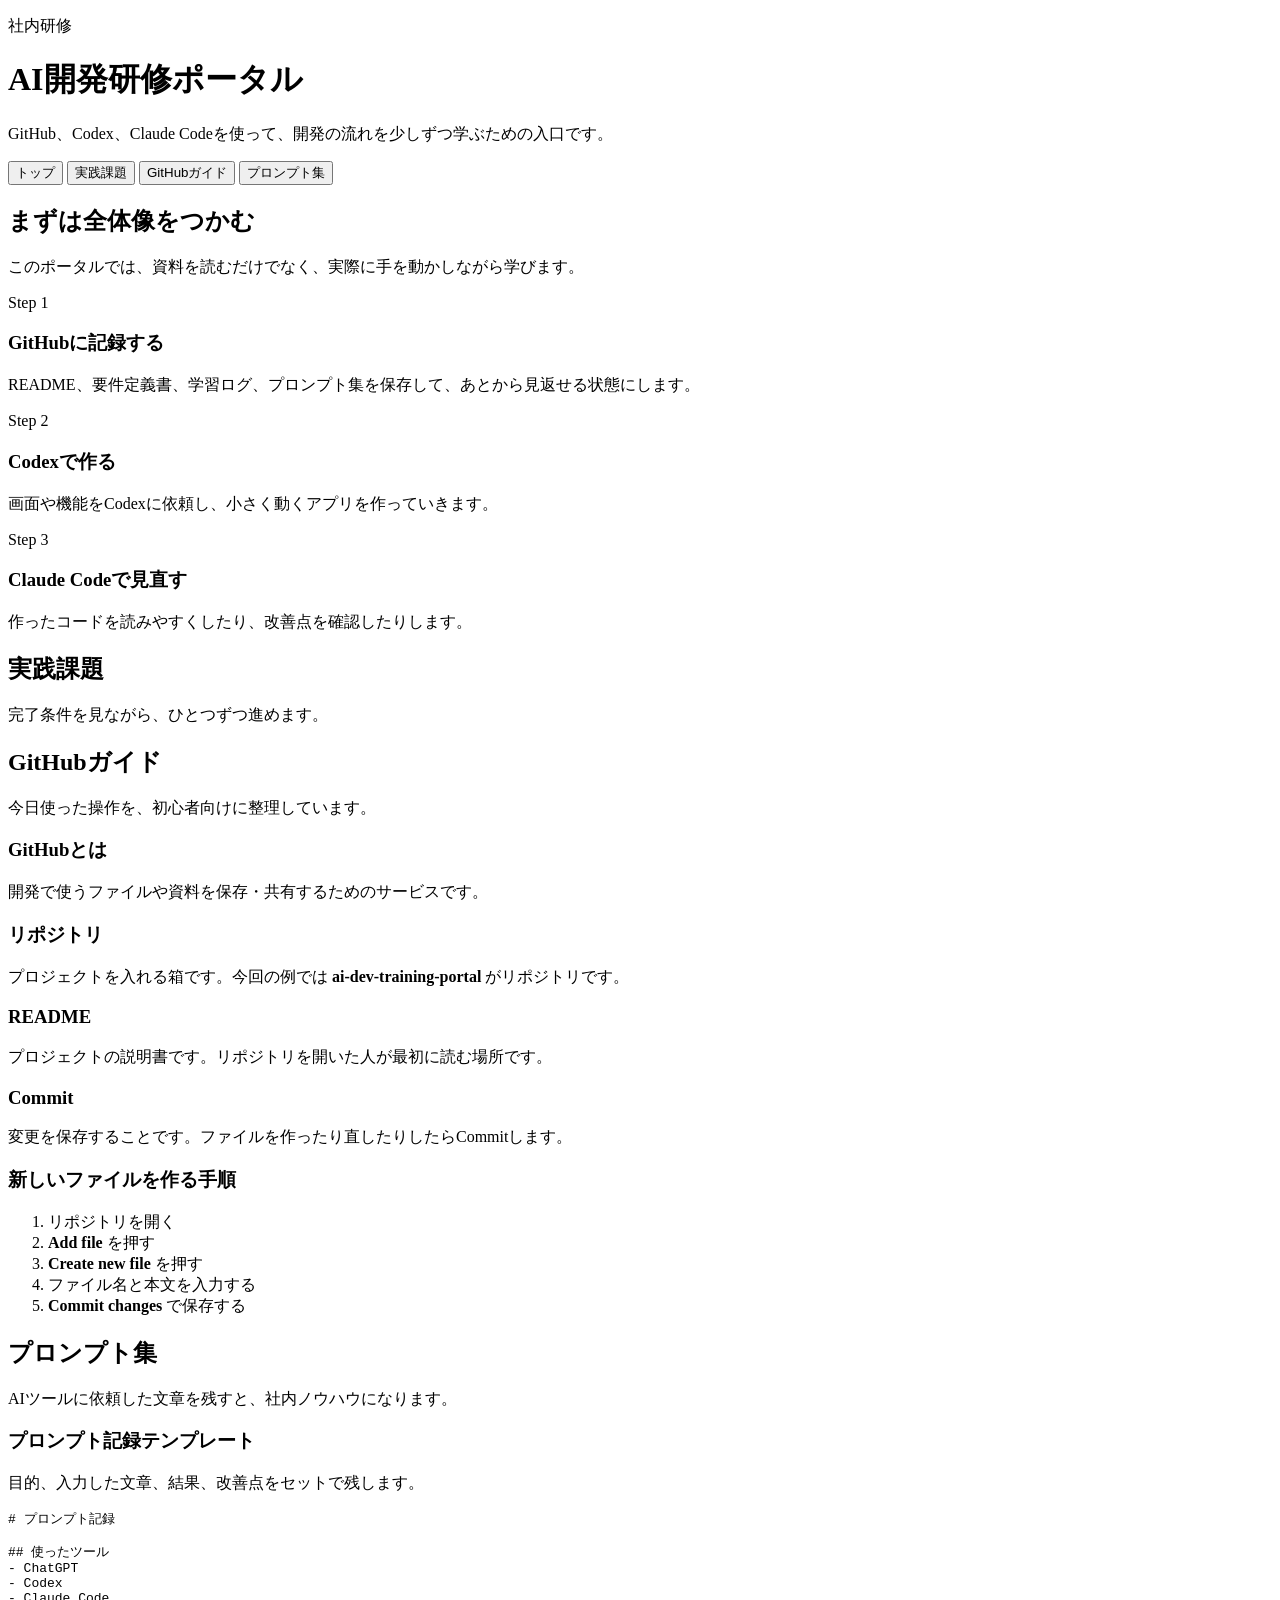
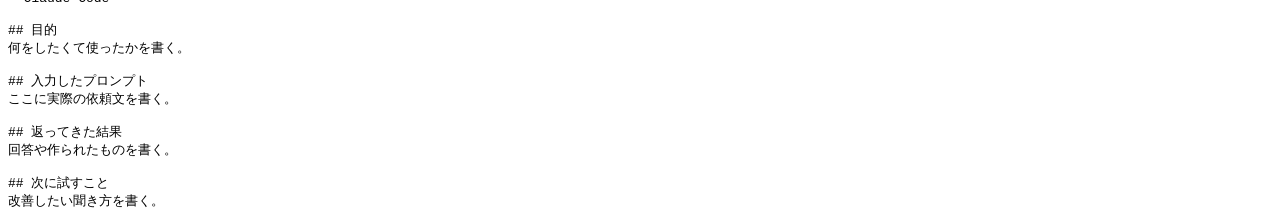
==== index.html @ 7df14d25 "Create index.html" ====
<!doctype html>
<html lang="ja">
  <head>
    <meta charset="UTF-8" />
    <meta name="viewport" content="width=device-width, initial-scale=1.0" />
    <title>AI開発研修ポータル</title>
    <link rel="stylesheet" href="styles.css" />
  </head>
  <body>
    <header class="app-header">
      <div>
        <p class="eyebrow">社内研修</p>
        <h1>AI開発研修ポータル</h1>
        <p class="lead">
          GitHub、Codex、Claude Codeを使って、開発の流れを少しずつ学ぶための入口です。
        </p>
      </div>
    </header>

    <nav class="tabs" aria-label="学習メニュー">
      <button class="tab-button active" data-view="home">トップ</button>
      <button class="tab-button" data-view="tasks">実践課題</button>
      <button class="tab-button" data-view="github">GitHubガイド</button>
      <button class="tab-button" data-view="prompts">プロンプト集</button>
    </nav>

    <main>
      <section id="home" class="view active">
        <div class="section-heading">
          <h2>まずは全体像をつかむ</h2>
          <p>このポータルでは、資料を読むだけでなく、実際に手を動かしながら学びます。</p>
        </div>

        <div class="menu-grid">
          <article class="card">
            <span class="card-label">Step 1</span>
            <h3>GitHubに記録する</h3>
            <p>README、要件定義書、学習ログ、プロンプト集を保存して、あとから見返せる状態にします。</p>
          </article>
          <article class="card">
            <span class="card-label">Step 2</span>
            <h3>Codexで作る</h3>
            <p>画面や機能をCodexに依頼し、小さく動くアプリを作っていきます。</p>
          </article>
          <article class="card">
            <span class="card-label">Step 3</span>
            <h3>Claude Codeで見直す</h3>
            <p>作ったコードを読みやすくしたり、改善点を確認したりします。</p>
          </article>
        </div>
      </section>

      <section id="tasks" class="view">
        <div class="section-heading">
          <h2>実践課題</h2>
          <p>完了条件を見ながら、ひとつずつ進めます。</p>
        </div>
        <div id="task-list" class="task-list"></div>
      </section>

      <section id="github" class="view">
        <div class="section-heading">
          <h2>GitHubガイド</h2>
          <p>今日使った操作を、初心者向けに整理しています。</p>
        </div>

        <div class="guide-layout">
          <article class="guide-block">
            <h3>GitHubとは</h3>
            <p>開発で使うファイルや資料を保存・共有するためのサービスです。</p>
          </article>
          <article class="guide-block">
            <h3>リポジトリ</h3>
            <p>プロジェクトを入れる箱です。今回の例では <strong>ai-dev-training-portal</strong> がリポジトリです。</p>
          </article>
          <article class="guide-block">
            <h3>README</h3>
            <p>プロジェクトの説明書です。リポジトリを開いた人が最初に読む場所です。</p>
          </article>
          <article class="guide-block">
            <h3>Commit</h3>
            <p>変更を保存することです。ファイルを作ったり直したりしたらCommitします。</p>
          </article>
        </div>

        <div class="steps">
          <h3>新しいファイルを作る手順</h3>
          <ol>
            <li>リポジトリを開く</li>
            <li><strong>Add file</strong> を押す</li>
            <li><strong>Create new file</strong> を押す</li>
            <li>ファイル名と本文を入力する</li>
            <li><strong>Commit changes</strong> で保存する</li>
          </ol>
        </div>
      </section>

      <section id="prompts" class="view">
        <div class="section-heading">
          <h2>プロンプト集</h2>
          <p>AIツールに依頼した文章を残すと、社内ノウハウになります。</p>
        </div>

        <article class="prompt-panel">
          <div>
            <h3>プロンプト記録テンプレート</h3>
            <p>目的、入力した文章、結果、改善点をセットで残します。</p>
          </div>
          <pre><code># プロンプト記録

## 使ったツール
- ChatGPT
- Codex
- Claude Code

## 目的
何をしたくて使ったかを書く。

## 入力したプロンプト
ここに実際の依頼文を書く。

## 返ってきた結果
回答や作られたものを書く。

## 次に試すこと
改善したい聞き方を書く。</code></pre>
        </article>
      </section>
    </main>

    <script src="script.js"></script>
  </body>
</html>
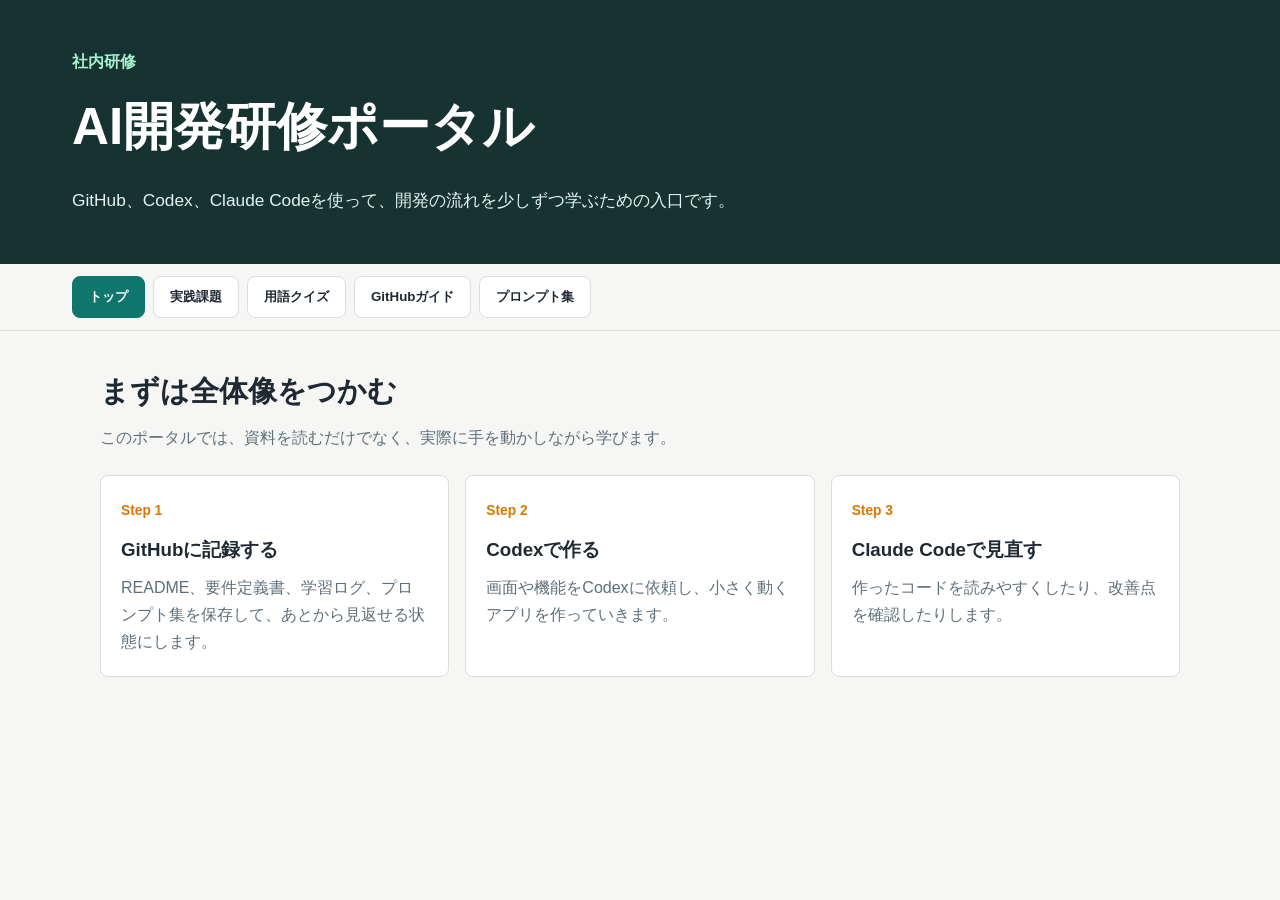
==== commit 63274015: "Add terminology quiz screen" ====
--- a/index.html
+++ b/index.html
@@ -20,6 +20,7 @@
     <nav class="tabs" aria-label="学習メニュー">
       <button class="tab-button active" data-view="home">トップ</button>
       <button class="tab-button" data-view="tasks">実践課題</button>
+      <button class="tab-button" data-view="quiz">用語クイズ</button>
       <button class="tab-button" data-view="github">GitHubガイド</button>
       <button class="tab-button" data-view="prompts">プロンプト集</button>
     </nav>
@@ -56,6 +57,27 @@
           <p>完了条件を見ながら、ひとつずつ進めます。</p>
         </div>
         <div id="task-list" class="task-list"></div>
+      </section>
+
+      <section id="quiz" class="view">
+        <div class="section-heading">
+          <h2>専門用語クイズ</h2>
+          <p>GitHub、Codex、Claude Codeの基本用語を4択で確認します。</p>
+        </div>
+
+        <article class="quiz-panel" aria-live="polite">
+          <div class="quiz-status">
+            <span id="quiz-category" class="pill">GitHub</span>
+            <span id="quiz-progress">1 / 9</span>
+            <span id="quiz-score">正解 0</span>
+          </div>
+
+          <h3 id="quiz-question">問題文</h3>
+          <div id="quiz-options" class="quiz-options"></div>
+
+          <div id="quiz-feedback" class="quiz-feedback" hidden></div>
+          <button id="quiz-next" class="primary-action" type="button" hidden>次の問題へ</button>
+        </article>
       </section>
 
       <section id="github" class="view">
--- a/styles.css
+++ b/styles.css
@@ -0,0 +1,211 @@
+:root {
+  color-scheme: light;
+  --bg: #f6f7f4;
+  --surface: #ffffff;
+  --ink: #1f2933;
+  --muted: #5f6f7a;
+  --line: #d9e0dc;
+  --accent: #0f766e;
+  --accent-dark: #115e59;
+  --warm: #d97706;
+}
+
+* {
+  box-sizing: border-box;
+}
+
+body {
+  margin: 0;
+  background: var(--bg);
+  color: var(--ink);
+  font-family: "Segoe UI", "Yu Gothic", "Meiryo", sans-serif;
+  line-height: 1.7;
+}
+
+.app-header {
+  background: #163331;
+  color: #fff;
+  padding: 48px clamp(20px, 6vw, 72px);
+}
+
+.app-header h1 {
+  margin: 0;
+  font-size: clamp(2rem, 4vw, 3.5rem);
+  letter-spacing: 0;
+}
+
+.eyebrow {
+  margin: 0 0 8px;
+  color: #a7f3d0;
+  font-weight: 700;
+}
+
+.lead {
+  max-width: 720px;
+  margin: 16px 0 0;
+  color: #e5f4ef;
+  font-size: 1.08rem;
+}
+
+.tabs {
+  position: sticky;
+  top: 0;
+  z-index: 10;
+  display: flex;
+  gap: 8px;
+  overflow-x: auto;
+  padding: 12px clamp(16px, 6vw, 72px);
+  background: rgba(246, 247, 244, 0.94);
+  border-bottom: 1px solid var(--line);
+  backdrop-filter: blur(10px);
+}
+
+.tab-button {
+  border: 1px solid var(--line);
+  background: var(--surface);
+  color: var(--ink);
+  min-height: 42px;
+  padding: 8px 16px;
+  border-radius: 8px;
+  font-weight: 700;
+  cursor: pointer;
+  white-space: nowrap;
+}
+
+.tab-button.active {
+  border-color: var(--accent);
+  background: var(--accent);
+  color: #fff;
+}
+
+main {
+  max-width: 1120px;
+  margin: 0 auto;
+  padding: 36px 20px 64px;
+}
+
+.view {
+  display: none;
+}
+
+.view.active {
+  display: block;
+}
+
+.section-heading {
+  margin-bottom: 24px;
+}
+
+.section-heading h2 {
+  margin: 0;
+  font-size: 1.8rem;
+}
+
+.section-heading p {
+  margin: 8px 0 0;
+  color: var(--muted);
+}
+
+.menu-grid,
+.guide-layout {
+  display: grid;
+  grid-template-columns: repeat(auto-fit, minmax(240px, 1fr));
+  gap: 16px;
+}
+
+.card,
+.guide-block,
+.task-card,
+.prompt-panel,
+.steps {
+  background: var(--surface);
+  border: 1px solid var(--line);
+  border-radius: 8px;
+  padding: 20px;
+}
+
+.card h3,
+.guide-block h3,
+.task-card h3,
+.prompt-panel h3,
+.steps h3 {
+  margin: 0 0 8px;
+}
+
+.card p,
+.guide-block p,
+.task-card p,
+.prompt-panel p {
+  margin: 0;
+  color: var(--muted);
+}
+
+.card-label,
+.difficulty {
+  display: inline-block;
+  margin-bottom: 12px;
+  color: var(--warm);
+  font-size: 0.86rem;
+  font-weight: 800;
+}
+
+.task-list {
+  display: grid;
+  gap: 16px;
+}
+
+.task-meta {
+  display: flex;
+  flex-wrap: wrap;
+  gap: 8px;
+  margin: 14px 0;
+}
+
+.pill {
+  border: 1px solid #b7d6d1;
+  background: #eefbf8;
+  color: var(--accent-dark);
+  border-radius: 999px;
+  padding: 4px 10px;
+  font-size: 0.9rem;
+  font-weight: 700;
+}
+
+.task-card ul {
+  margin: 10px 0 0;
+  padding-left: 20px;
+}
+
+.steps {
+  margin-top: 18px;
+}
+
+.steps ol {
+  margin-bottom: 0;
+  padding-left: 22px;
+}
+
+.prompt-panel {
+  display: grid;
+  grid-template-columns: minmax(220px, 0.8fr) minmax(280px, 1.2fr);
+  gap: 20px;
+}
+
+pre {
+  margin: 0;
+  overflow-x: auto;
+  background: #17211f;
+  color: #eefbf8;
+  border-radius: 8px;
+  padding: 16px;
+}
+
+@media (max-width: 720px) {
+  .app-header {
+    padding-top: 36px;
+  }
+
+  .prompt-panel {
+    grid-template-columns: 1fr;
+  }
+}
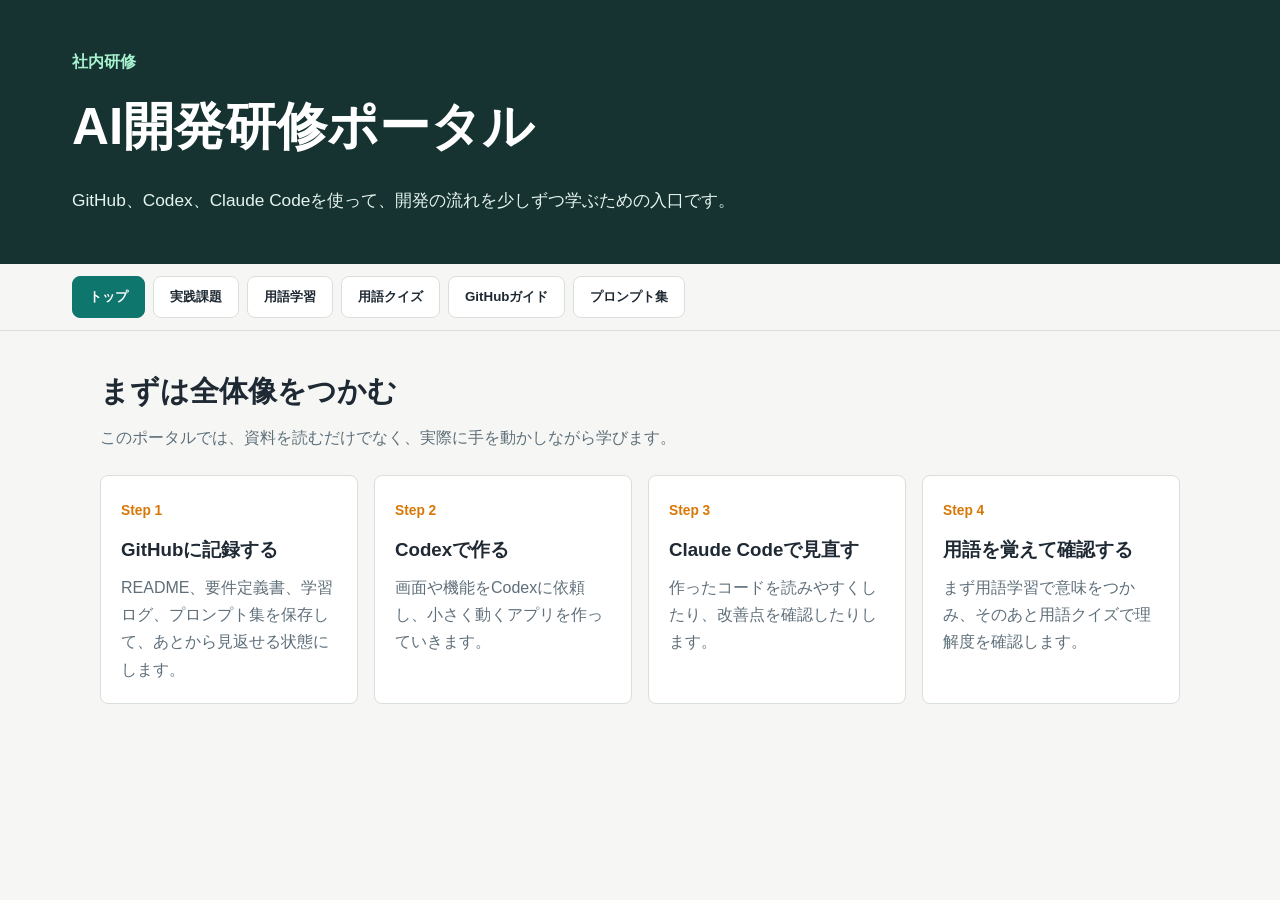
==== commit 0abec7d8: "Add files via upload" ====
--- a/index.html
+++ b/index.html
@@ -4,7 +4,7 @@
     <meta charset="UTF-8" />
     <meta name="viewport" content="width=device-width, initial-scale=1.0" />
     <title>AI開発研修ポータル</title>
-    <link rel="stylesheet" href="styles.css" />
+    <link rel="stylesheet" href="styles.css?v=quiz-20260526" />
   </head>
   <body>
     <header class="app-header">
@@ -20,6 +20,7 @@
     <nav class="tabs" aria-label="学習メニュー">
       <button class="tab-button active" data-view="home">トップ</button>
       <button class="tab-button" data-view="tasks">実践課題</button>
+      <button class="tab-button" data-view="terms">用語学習</button>
       <button class="tab-button" data-view="quiz">用語クイズ</button>
       <button class="tab-button" data-view="github">GitHubガイド</button>
       <button class="tab-button" data-view="prompts">プロンプト集</button>
@@ -48,6 +49,11 @@
             <h3>Claude Codeで見直す</h3>
             <p>作ったコードを読みやすくしたり、改善点を確認したりします。</p>
           </article>
+          <article class="card">
+            <span class="card-label">Step 4</span>
+            <h3>用語を覚えて確認する</h3>
+            <p>まず用語学習で意味をつかみ、そのあと用語クイズで理解度を確認します。</p>
+          </article>
         </div>
       </section>
 
@@ -59,10 +65,26 @@
         <div id="task-list" class="task-list"></div>
       </section>
 
+      <section id="terms" class="view">
+        <div class="section-heading">
+          <h2>用語学習</h2>
+          <p>クイズの前に、GitHub、Codex、Claude Codeの基本用語を確認します。</p>
+        </div>
+
+        <div class="term-tools" aria-label="ツール別用語">
+          <button class="term-filter active" type="button" data-term-filter="all">すべて</button>
+          <button class="term-filter" type="button" data-term-filter="GitHub">GitHub</button>
+          <button class="term-filter" type="button" data-term-filter="Codex">Codex</button>
+          <button class="term-filter" type="button" data-term-filter="Claude Code">Claude Code</button>
+        </div>
+
+        <div id="term-list" class="term-list"></div>
+      </section>
+
       <section id="quiz" class="view">
         <div class="section-heading">
           <h2>専門用語クイズ</h2>
-          <p>GitHub、Codex、Claude Codeの基本用語を4択で確認します。</p>
+          <p>用語学習で確認した内容を、4択でチェックします。</p>
         </div>
 
         <article class="quiz-panel" aria-live="polite">
@@ -150,6 +172,6 @@
       </section>
     </main>
 
-    <script src="script.js"></script>
+    <script src="script.js?v=quiz-20260526"></script>
   </body>
 </html>
--- a/styles.css
+++ b/styles.css
@@ -116,6 +116,7 @@
 .card,
 .guide-block,
 .task-card,
+.quiz-panel,
 .prompt-panel,
 .steps {
   background: var(--surface);
@@ -176,6 +177,94 @@
   padding-left: 20px;
 }
 
+.quiz-panel {
+  max-width: 820px;
+}
+
+.quiz-status {
+  display: flex;
+  flex-wrap: wrap;
+  gap: 10px;
+  align-items: center;
+  margin-bottom: 16px;
+  color: var(--muted);
+  font-weight: 700;
+}
+
+.quiz-panel h3 {
+  margin: 0 0 18px;
+  font-size: 1.35rem;
+}
+
+.quiz-options {
+  display: grid;
+  gap: 10px;
+}
+
+.quiz-option {
+  width: 100%;
+  min-height: 48px;
+  border: 1px solid var(--line);
+  border-radius: 8px;
+  background: #fbfcfa;
+  color: var(--ink);
+  padding: 12px 14px;
+  text-align: left;
+  font: inherit;
+  font-weight: 700;
+  cursor: pointer;
+}
+
+.quiz-option:hover {
+  border-color: var(--accent);
+  background: #eefbf8;
+}
+
+.quiz-option.correct {
+  border-color: #15803d;
+  background: #ecfdf3;
+  color: #14532d;
+}
+
+.quiz-option.incorrect {
+  border-color: #b91c1c;
+  background: #fef2f2;
+  color: #7f1d1d;
+}
+
+.quiz-option:disabled {
+  cursor: default;
+}
+
+.quiz-feedback {
+  margin-top: 16px;
+  border-left: 4px solid var(--accent);
+  background: #eefbf8;
+  padding: 12px 14px;
+  border-radius: 6px;
+}
+
+.quiz-feedback strong {
+  display: block;
+  margin-bottom: 4px;
+}
+
+.primary-action {
+  margin-top: 16px;
+  min-height: 42px;
+  border: 0;
+  border-radius: 8px;
+  background: var(--accent);
+  color: #fff;
+  padding: 10px 16px;
+  font-weight: 800;
+  cursor: pointer;
+}
+
+.primary-action:hover {
+  background: var(--accent-dark);
+}
+
 .steps {
   margin-top: 18px;
 }
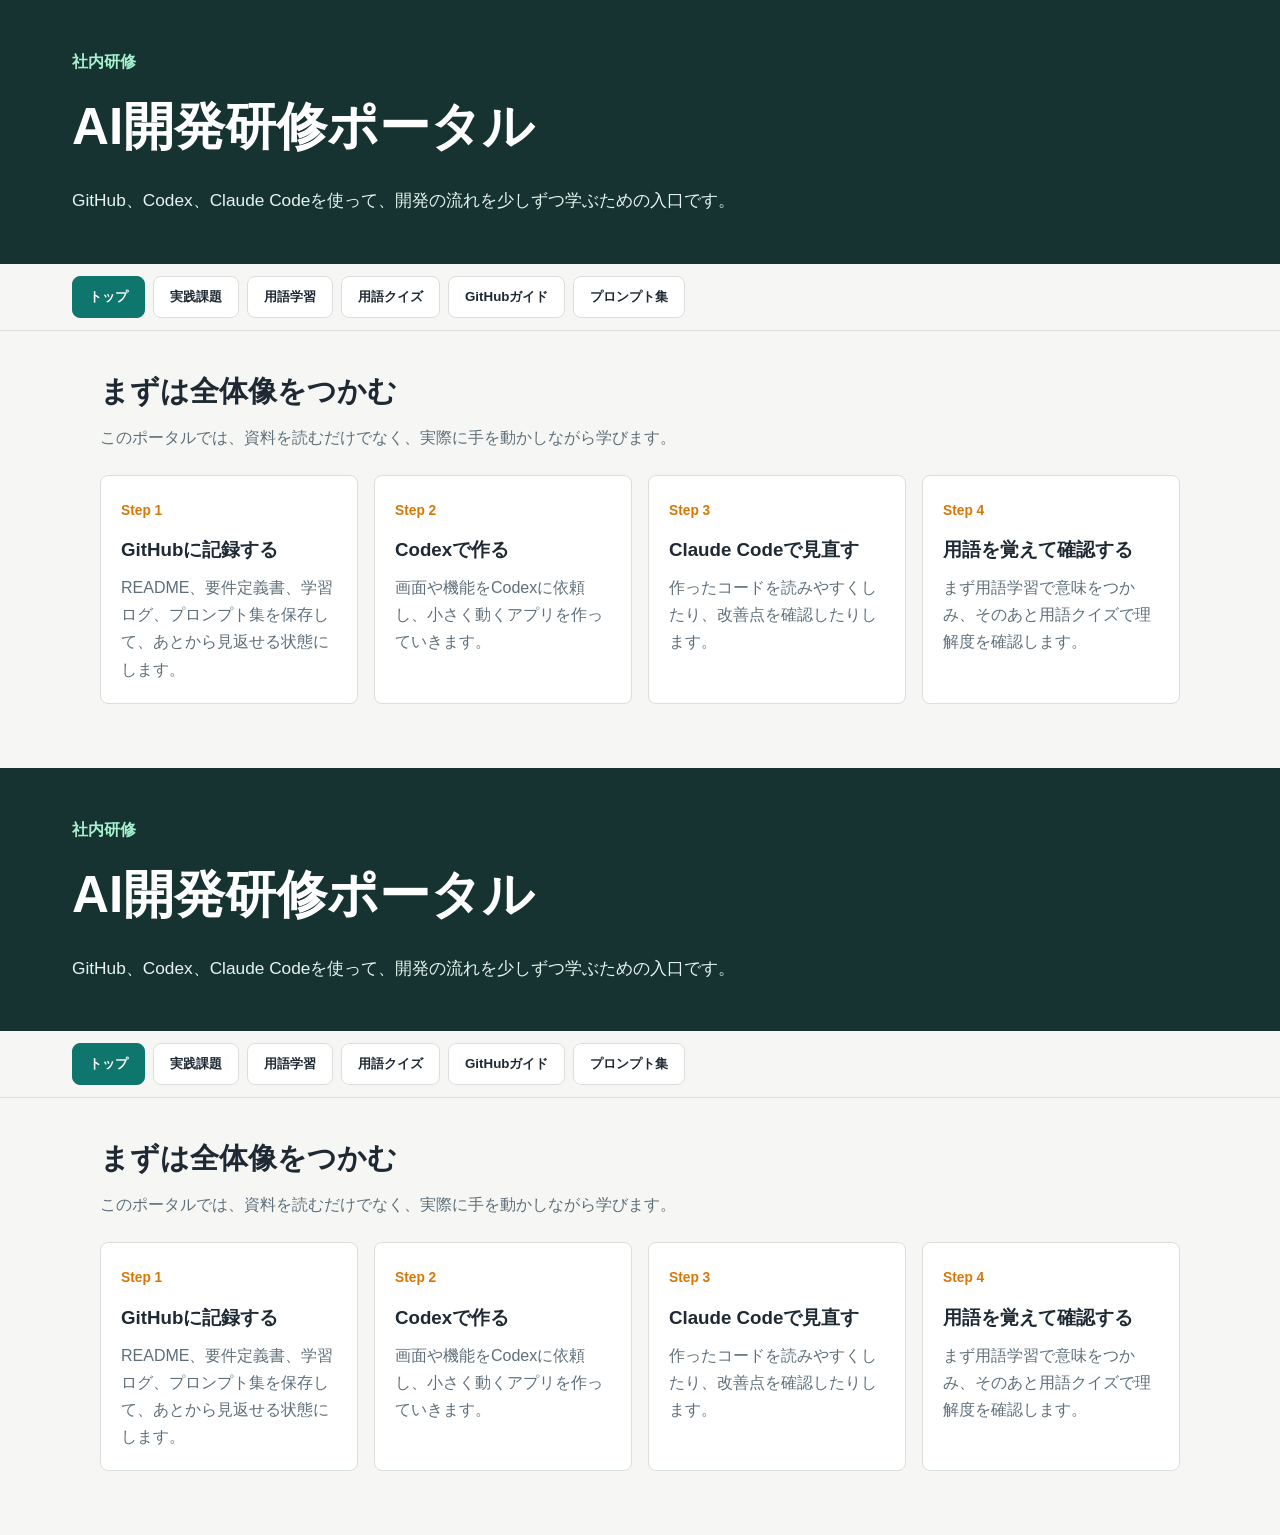
==== commit 522a2fdb: "画面構成を学習機能向けに更新" ====
--- a/index.html
+++ b/index.html
@@ -1,3 +1,205 @@
+<!doctype html>
+<html lang="ja">
+  <head>
+    <meta charset="UTF-8" />
+    <meta name="viewport" content="width=device-width, initial-scale=1.0" />
+    <title>AI開発研修ポータル</title>
+    <link rel="stylesheet" href="styles.css?v=levelup-20260527" />
+  </head>
+  <body>
+    <header class="app-header">
+      <div>
+        <p class="eyebrow">社内研修</p>
+        <h1>AI開発研修ポータル</h1>
+        <p class="lead">
+          GitHub、Codex、Claude Codeを使って、開発の流れを少しずつ学ぶための入口です。
+        </p>
+      </div>
+    </header>
+
+    <nav class="tabs" aria-label="学習メニュー">
+      <button class="tab-button active" data-view="home">トップ</button>
+      <button class="tab-button" data-view="tasks">実践課題</button>
+      <button class="tab-button" data-view="terms">用語学習</button>
+      <button class="tab-button" data-view="quiz">用語クイズ</button>
+      <button class="tab-button" data-view="github">GitHubガイド</button>
+      <button class="tab-button" data-view="prompts">プロンプト集</button>
+    </nav>
+
+    <main>
+      <section id="home" class="view active">
+        <div class="section-heading">
+          <h2>まずは全体像をつかむ</h2>
+          <p>このポータルでは、資料を読むだけでなく、実際に手を動かしながら学びます。</p>
+        </div>
+
+        <div class="menu-grid">
+          <article class="card">
+            <span class="card-label">Step 1</span>
+            <h3>GitHubに記録する</h3>
+            <p>README、要件定義書、学習ログ、プロンプト集を保存して、あとから見返せる状態にします。</p>
+          </article>
+          <article class="card">
+            <span class="card-label">Step 2</span>
+            <h3>Codexで作る</h3>
+            <p>画面や機能をCodexに依頼し、小さく動くアプリを作っていきます。</p>
+          </article>
+          <article class="card">
+            <span class="card-label">Step 3</span>
+            <h3>Claude Codeで見直す</h3>
+            <p>作ったコードを読みやすくしたり、改善点を確認したりします。</p>
+          </article>
+          <article class="card">
+            <span class="card-label">Step 4</span>
+            <h3>用語を覚えて確認する</h3>
+            <p>まず用語学習で意味をつかみ、そのあと用語クイズで理解度を確認します。</p>
+          </article>
+        </div>
+      </section>
+
+      <section id="tasks" class="view">
+        <div class="section-heading">
+          <h2>実践課題</h2>
+          <p>完了条件を見ながら、ひとつずつ進めます。</p>
+        </div>
+        <div id="task-list" class="task-list"></div>
+      </section>
+
+      <section id="terms" class="view">
+        <div class="section-heading">
+          <h2>用語学習</h2>
+          <p>クイズの前に、システム開発でよく使う言葉をやさしく確認します。</p>
+        </div>
+
+        <div class="term-tools" aria-label="ツール別用語">
+          <button class="term-filter active" type="button" data-term-filter="all">すべて</button>
+          <button class="term-filter" type="button" data-term-filter="GitHub">GitHub</button>
+          <button class="term-filter" type="button" data-term-filter="Codex">Codex</button>
+          <button class="term-filter" type="button" data-term-filter="Claude Code">Claude Code</button>
+        </div>
+
+        <p id="term-count" class="count-note"></p>
+        <div id="term-list" class="term-list"></div>
+      </section>
+
+      <section id="quiz" class="view">
+        <div class="section-heading">
+          <h2>専門用語クイズ</h2>
+          <p>初級、中級、上級をクリアして、称号を集めます。</p>
+        </div>
+
+        <div class="level-grid" aria-label="クイズレベル">
+          <button class="level-button active" type="button" data-level="beginner">初級</button>
+          <button class="level-button" type="button" data-level="intermediate">中級</button>
+          <button class="level-button" type="button" data-level="advanced">上級</button>
+        </div>
+
+        <div class="score-board">
+          <div>
+            <span class="score-label">現在の称号</span>
+            <strong id="quiz-title">見習い</strong>
+          </div>
+          <div>
+            <span class="score-label">クリア数</span>
+            <strong id="quiz-clear-count">0 / 3</strong>
+          </div>
+          <div>
+            <span class="score-label">最高スコア</span>
+            <strong id="quiz-best-score">未挑戦</strong>
+          </div>
+        </div>
+
+        <article class="quiz-panel" aria-live="polite">
+          <div class="quiz-status">
+            <span id="quiz-category" class="pill">初級</span>
+            <span id="quiz-progress">1 / 8</span>
+            <span id="quiz-score">正解 0</span>
+          </div>
+
+          <h3 id="quiz-question">問題文</h3>
+          <div id="quiz-options" class="quiz-options"></div>
+
+          <div id="quiz-feedback" class="quiz-feedback" hidden></div>
+          <button id="quiz-next" class="primary-action" type="button" hidden>次の問題へ</button>
+        </article>
+      </section>
+
+      <section id="github" class="view">
+        <div class="section-heading">
+          <h2>GitHubガイド</h2>
+          <p>今日使った操作を、初心者向けに整理しています。</p>
+        </div>
+
+        <div class="guide-layout">
+          <article class="guide-block">
+            <h3>GitHubとは</h3>
+            <p>開発で使うファイルや資料を保存・共有するためのサービスです。</p>
+          </article>
+          <article class="guide-block">
+            <h3>リポジトリ</h3>
+            <p>プロジェクトを入れる箱です。今回の例では <strong>ai-dev-training-portal</strong> がリポジトリです。</p>
+          </article>
+          <article class="guide-block">
+            <h3>README</h3>
+            <p>プロジェクトの説明書です。リポジトリを開いた人が最初に読む場所です。</p>
+          </article>
+          <article class="guide-block">
+            <h3>Commit</h3>
+            <p>変更を保存することです。ファイルを作ったり直したりしたらCommitします。</p>
+          </article>
+        </div>
+
+        <div class="steps">
+          <h3>新しいファイルを作る手順</h3>
+          <ol>
+            <li>リポジトリを開く</li>
+            <li><strong>Add file</strong> を押す</li>
+            <li><strong>Create new file</strong> を押す</li>
+            <li>ファイル名と本文を入力する</li>
+            <li><strong>Commit changes</strong> で保存する</li>
+          </ol>
+        </div>
+      </section>
+
+      <section id="prompts" class="view">
+        <div class="section-heading">
+          <h2>プロンプト集</h2>
+          <p>よく使う依頼文をカテゴリ別に残して、すぐ取り出せるようにします。</p>
+        </div>
+
+        <div id="prompt-categories" class="prompt-categories" aria-label="プロンプトカテゴリ"></div>
+        <div id="prompt-list" class="prompt-list"></div>
+
+        <article class="prompt-panel">
+          <div>
+            <h3>プロンプト記録テンプレート</h3>
+            <p>目的、入力した文章、結果、改善点をセットで残します。</p>
+          </div>
+          <pre><code># プロンプト記録
+
+## 使ったツール
+- ChatGPT
+- Codex
+- Claude Code
+
+## 目的
+何をしたくて使ったかを書く。
+
+## 入力したプロンプト
+ここに実際の依頼文を書く。
+
+## 返ってきた結果
+回答や作られたものを書く。
+
+## 次に試すこと
+改善したい聞き方を書く。</code></pre>
+        </article>
+      </section>
+    </main>
+
+    <script src="script.js?v=levelup-20260527"></script>
+  </body>
+</html>
 <!doctype html>
 <html lang="ja">
   <head>
--- a/styles.css
+++ b/styles.css
@@ -107,7 +107,8 @@
 }
 
 .menu-grid,
-.guide-layout {
+.guide-layout,
+.term-list {
   display: grid;
   grid-template-columns: repeat(auto-fit, minmax(240px, 1fr));
   gap: 16px;
@@ -116,6 +117,7 @@
 .card,
 .guide-block,
 .task-card,
+.term-card,
 .quiz-panel,
 .prompt-panel,
 .steps {
@@ -128,6 +130,7 @@
 .card h3,
 .guide-block h3,
 .task-card h3,
+.term-card h3,
 .prompt-panel h3,
 .steps h3 {
   margin: 0 0 8px;
@@ -136,6 +139,7 @@
 .card p,
 .guide-block p,
 .task-card p,
+.term-card p,
 .prompt-panel p {
   margin: 0;
   color: var(--muted);
@@ -172,6 +176,50 @@
   font-weight: 700;
 }
 
+.term-tools {
+  display: flex;
+  flex-wrap: wrap;
+  gap: 8px;
+  margin-bottom: 18px;
+}
+
+.term-filter {
+  min-height: 38px;
+  border: 1px solid var(--line);
+  border-radius: 8px;
+  background: var(--surface);
+  color: var(--ink);
+  padding: 8px 14px;
+  font-weight: 800;
+  cursor: pointer;
+}
+
+.term-filter.active {
+  border-color: var(--accent);
+  background: var(--accent);
+  color: #fff;
+}
+
+.term-card {
+  display: grid;
+  gap: 12px;
+}
+
+.term-card-header {
+  display: flex;
+  align-items: flex-start;
+  justify-content: space-between;
+  gap: 12px;
+}
+
+.term-example {
+  border-left: 4px solid var(--warm);
+  background: #fff8ed;
+  border-radius: 6px;
+  padding: 10px 12px;
+  color: #5f3b08;
+}
+
 .task-card ul {
   margin: 10px 0 0;
   padding-left: 20px;
--- a/styles.css
+++ b/styles.css
@@ -107,7 +107,8 @@
 }
 
 .menu-grid,
-.guide-layout {
+.guide-layout,
+.term-list {
   display: grid;
   grid-template-columns: repeat(auto-fit, minmax(240px, 1fr));
   gap: 16px;
@@ -116,6 +117,7 @@
 .card,
 .guide-block,
 .task-card,
+.term-card,
 .quiz-panel,
 .prompt-panel,
 .steps {
@@ -128,6 +130,7 @@
 .card h3,
 .guide-block h3,
 .task-card h3,
+.term-card h3,
 .prompt-panel h3,
 .steps h3 {
   margin: 0 0 8px;
@@ -136,6 +139,7 @@
 .card p,
 .guide-block p,
 .task-card p,
+.term-card p,
 .prompt-panel p {
   margin: 0;
   color: var(--muted);
@@ -172,6 +176,50 @@
   font-weight: 700;
 }
 
+.term-tools {
+  display: flex;
+  flex-wrap: wrap;
+  gap: 8px;
+  margin-bottom: 18px;
+}
+
+.term-filter {
+  min-height: 38px;
+  border: 1px solid var(--line);
+  border-radius: 8px;
+  background: var(--surface);
+  color: var(--ink);
+  padding: 8px 14px;
+  font-weight: 800;
+  cursor: pointer;
+}
+
+.term-filter.active {
+  border-color: var(--accent);
+  background: var(--accent);
+  color: #fff;
+}
+
+.term-card {
+  display: grid;
+  gap: 12px;
+}
+
+.term-card-header {
+  display: flex;
+  align-items: flex-start;
+  justify-content: space-between;
+  gap: 12px;
+}
+
+.term-example {
+  border-left: 4px solid var(--warm);
+  background: #fff8ed;
+  border-radius: 6px;
+  padding: 10px 12px;
+  color: #5f3b08;
+}
+
 .task-card ul {
   margin: 10px 0 0;
   padding-left: 20px;
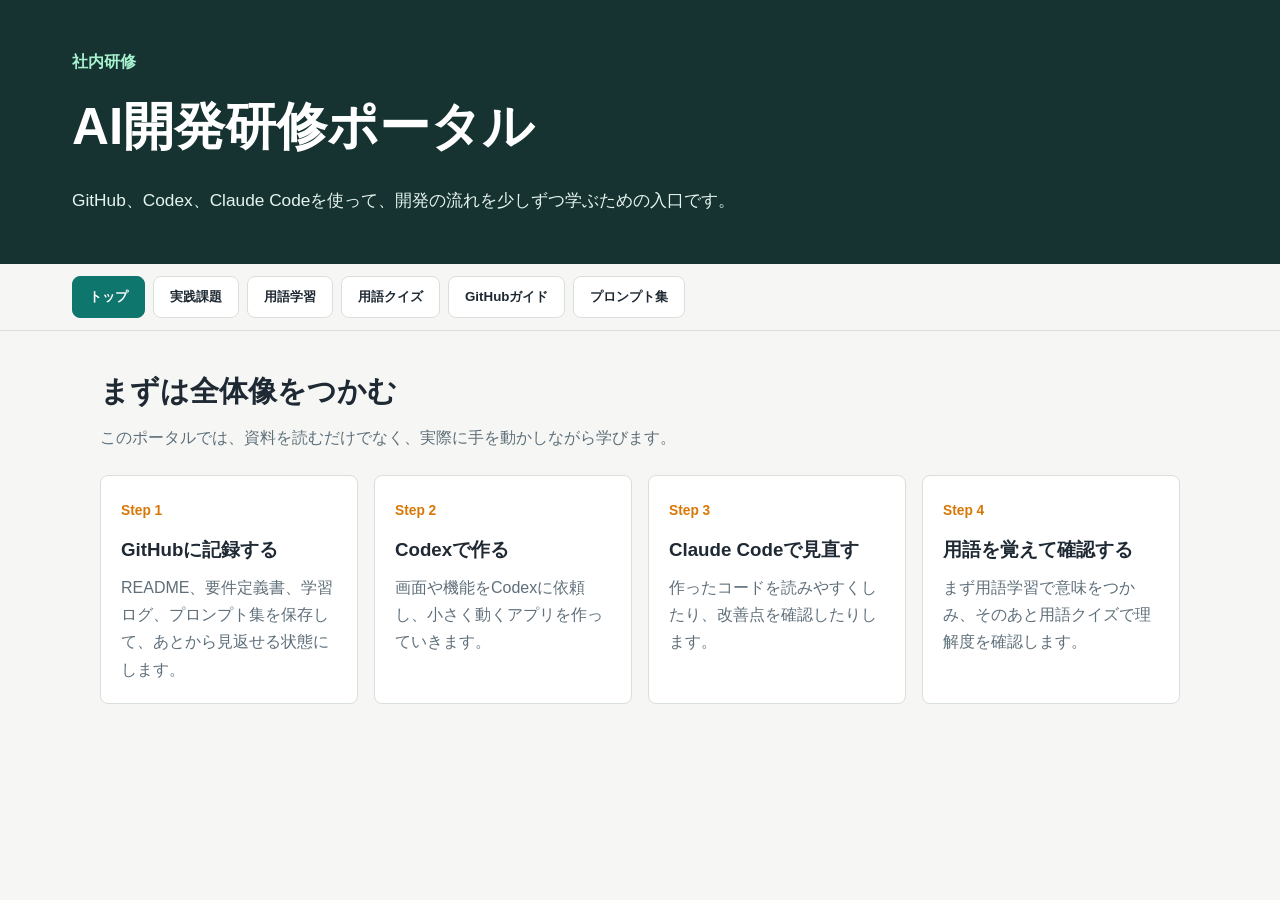
==== commit 74c5c5aa: "画面構成を学習機能向けに更新" ====
--- a/index.html
+++ b/index.html
@@ -200,180 +200,3 @@
     <script src="script.js?v=levelup-20260527"></script>
   </body>
 </html>
-<!doctype html>
-<html lang="ja">
-  <head>
-    <meta charset="UTF-8" />
-    <meta name="viewport" content="width=device-width, initial-scale=1.0" />
-    <title>AI開発研修ポータル</title>
-    <link rel="stylesheet" href="styles.css?v=quiz-20260526" />
-  </head>
-  <body>
-    <header class="app-header">
-      <div>
-        <p class="eyebrow">社内研修</p>
-        <h1>AI開発研修ポータル</h1>
-        <p class="lead">
-          GitHub、Codex、Claude Codeを使って、開発の流れを少しずつ学ぶための入口です。
-        </p>
-      </div>
-    </header>
-
-    <nav class="tabs" aria-label="学習メニュー">
-      <button class="tab-button active" data-view="home">トップ</button>
-      <button class="tab-button" data-view="tasks">実践課題</button>
-      <button class="tab-button" data-view="terms">用語学習</button>
-      <button class="tab-button" data-view="quiz">用語クイズ</button>
-      <button class="tab-button" data-view="github">GitHubガイド</button>
-      <button class="tab-button" data-view="prompts">プロンプト集</button>
-    </nav>
-
-    <main>
-      <section id="home" class="view active">
-        <div class="section-heading">
-          <h2>まずは全体像をつかむ</h2>
-          <p>このポータルでは、資料を読むだけでなく、実際に手を動かしながら学びます。</p>
-        </div>
-
-        <div class="menu-grid">
-          <article class="card">
-            <span class="card-label">Step 1</span>
-            <h3>GitHubに記録する</h3>
-            <p>README、要件定義書、学習ログ、プロンプト集を保存して、あとから見返せる状態にします。</p>
-          </article>
-          <article class="card">
-            <span class="card-label">Step 2</span>
-            <h3>Codexで作る</h3>
-            <p>画面や機能をCodexに依頼し、小さく動くアプリを作っていきます。</p>
-          </article>
-          <article class="card">
-            <span class="card-label">Step 3</span>
-            <h3>Claude Codeで見直す</h3>
-            <p>作ったコードを読みやすくしたり、改善点を確認したりします。</p>
-          </article>
-          <article class="card">
-            <span class="card-label">Step 4</span>
-            <h3>用語を覚えて確認する</h3>
-            <p>まず用語学習で意味をつかみ、そのあと用語クイズで理解度を確認します。</p>
-          </article>
-        </div>
-      </section>
-
-      <section id="tasks" class="view">
-        <div class="section-heading">
-          <h2>実践課題</h2>
-          <p>完了条件を見ながら、ひとつずつ進めます。</p>
-        </div>
-        <div id="task-list" class="task-list"></div>
-      </section>
-
-      <section id="terms" class="view">
-        <div class="section-heading">
-          <h2>用語学習</h2>
-          <p>クイズの前に、GitHub、Codex、Claude Codeの基本用語を確認します。</p>
-        </div>
-
-        <div class="term-tools" aria-label="ツール別用語">
-          <button class="term-filter active" type="button" data-term-filter="all">すべて</button>
-          <button class="term-filter" type="button" data-term-filter="GitHub">GitHub</button>
-          <button class="term-filter" type="button" data-term-filter="Codex">Codex</button>
-          <button class="term-filter" type="button" data-term-filter="Claude Code">Claude Code</button>
-        </div>
-
-        <div id="term-list" class="term-list"></div>
-      </section>
-
-      <section id="quiz" class="view">
-        <div class="section-heading">
-          <h2>専門用語クイズ</h2>
-          <p>用語学習で確認した内容を、4択でチェックします。</p>
-        </div>
-
-        <article class="quiz-panel" aria-live="polite">
-          <div class="quiz-status">
-            <span id="quiz-category" class="pill">GitHub</span>
-            <span id="quiz-progress">1 / 9</span>
-            <span id="quiz-score">正解 0</span>
-          </div>
-
-          <h3 id="quiz-question">問題文</h3>
-          <div id="quiz-options" class="quiz-options"></div>
-
-          <div id="quiz-feedback" class="quiz-feedback" hidden></div>
-          <button id="quiz-next" class="primary-action" type="button" hidden>次の問題へ</button>
-        </article>
-      </section>
-
-      <section id="github" class="view">
-        <div class="section-heading">
-          <h2>GitHubガイド</h2>
-          <p>今日使った操作を、初心者向けに整理しています。</p>
-        </div>
-
-        <div class="guide-layout">
-          <article class="guide-block">
-            <h3>GitHubとは</h3>
-            <p>開発で使うファイルや資料を保存・共有するためのサービスです。</p>
-          </article>
-          <article class="guide-block">
-            <h3>リポジトリ</h3>
-            <p>プロジェクトを入れる箱です。今回の例では <strong>ai-dev-training-portal</strong> がリポジトリです。</p>
-          </article>
-          <article class="guide-block">
-            <h3>README</h3>
-            <p>プロジェクトの説明書です。リポジトリを開いた人が最初に読む場所です。</p>
-          </article>
-          <article class="guide-block">
-            <h3>Commit</h3>
-            <p>変更を保存することです。ファイルを作ったり直したりしたらCommitします。</p>
-          </article>
-        </div>
-
-        <div class="steps">
-          <h3>新しいファイルを作る手順</h3>
-          <ol>
-            <li>リポジトリを開く</li>
-            <li><strong>Add file</strong> を押す</li>
-            <li><strong>Create new file</strong> を押す</li>
-            <li>ファイル名と本文を入力する</li>
-            <li><strong>Commit changes</strong> で保存する</li>
-          </ol>
-        </div>
-      </section>
-
-      <section id="prompts" class="view">
-        <div class="section-heading">
-          <h2>プロンプト集</h2>
-          <p>AIツールに依頼した文章を残すと、社内ノウハウになります。</p>
-        </div>
-
-        <article class="prompt-panel">
-          <div>
-            <h3>プロンプト記録テンプレート</h3>
-            <p>目的、入力した文章、結果、改善点をセットで残します。</p>
-          </div>
-          <pre><code># プロンプト記録
-
-## 使ったツール
-- ChatGPT
-- Codex
-- Claude Code
-
-## 目的
-何をしたくて使ったかを書く。
-
-## 入力したプロンプト
-ここに実際の依頼文を書く。
-
-## 返ってきた結果
-回答や作られたものを書く。
-
-## 次に試すこと
-改善したい聞き方を書く。</code></pre>
-        </article>
-      </section>
-    </main>
-
-    <script src="script.js?v=quiz-20260526"></script>
-  </body>
-</html>
